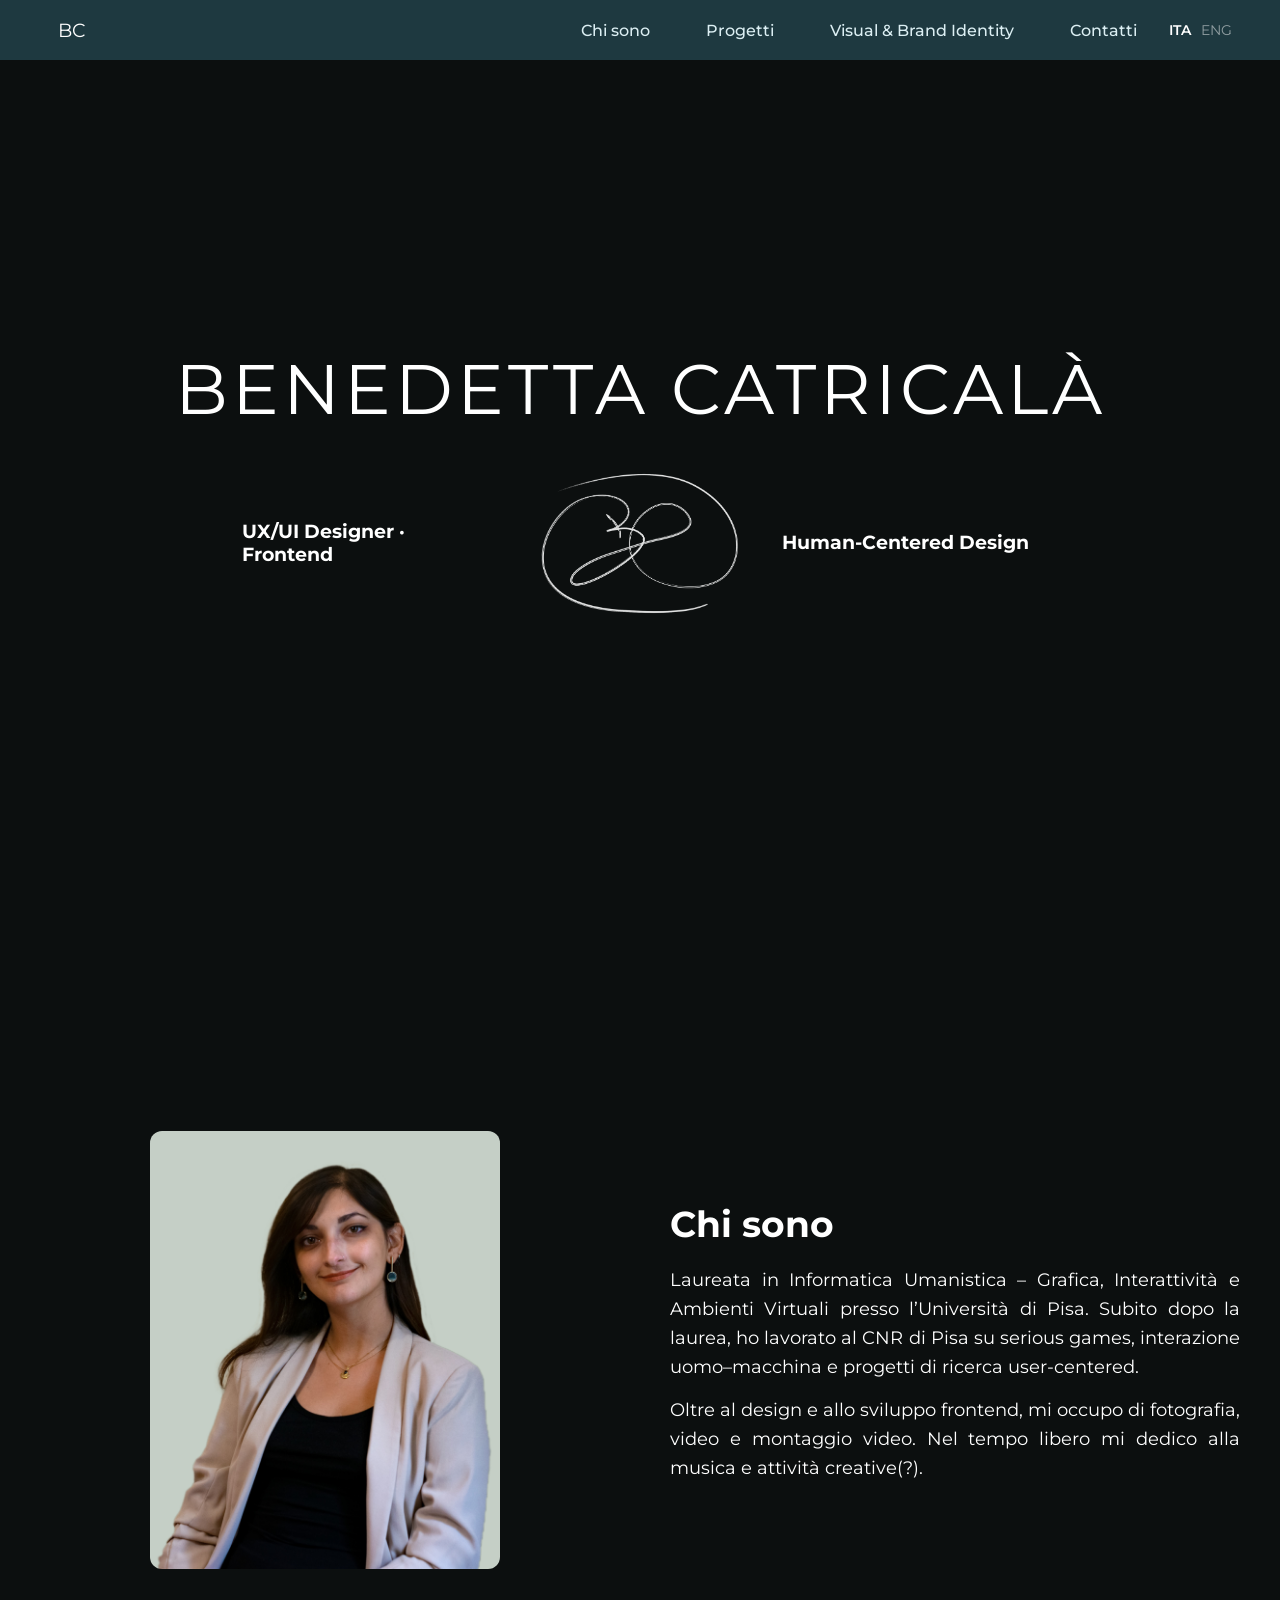
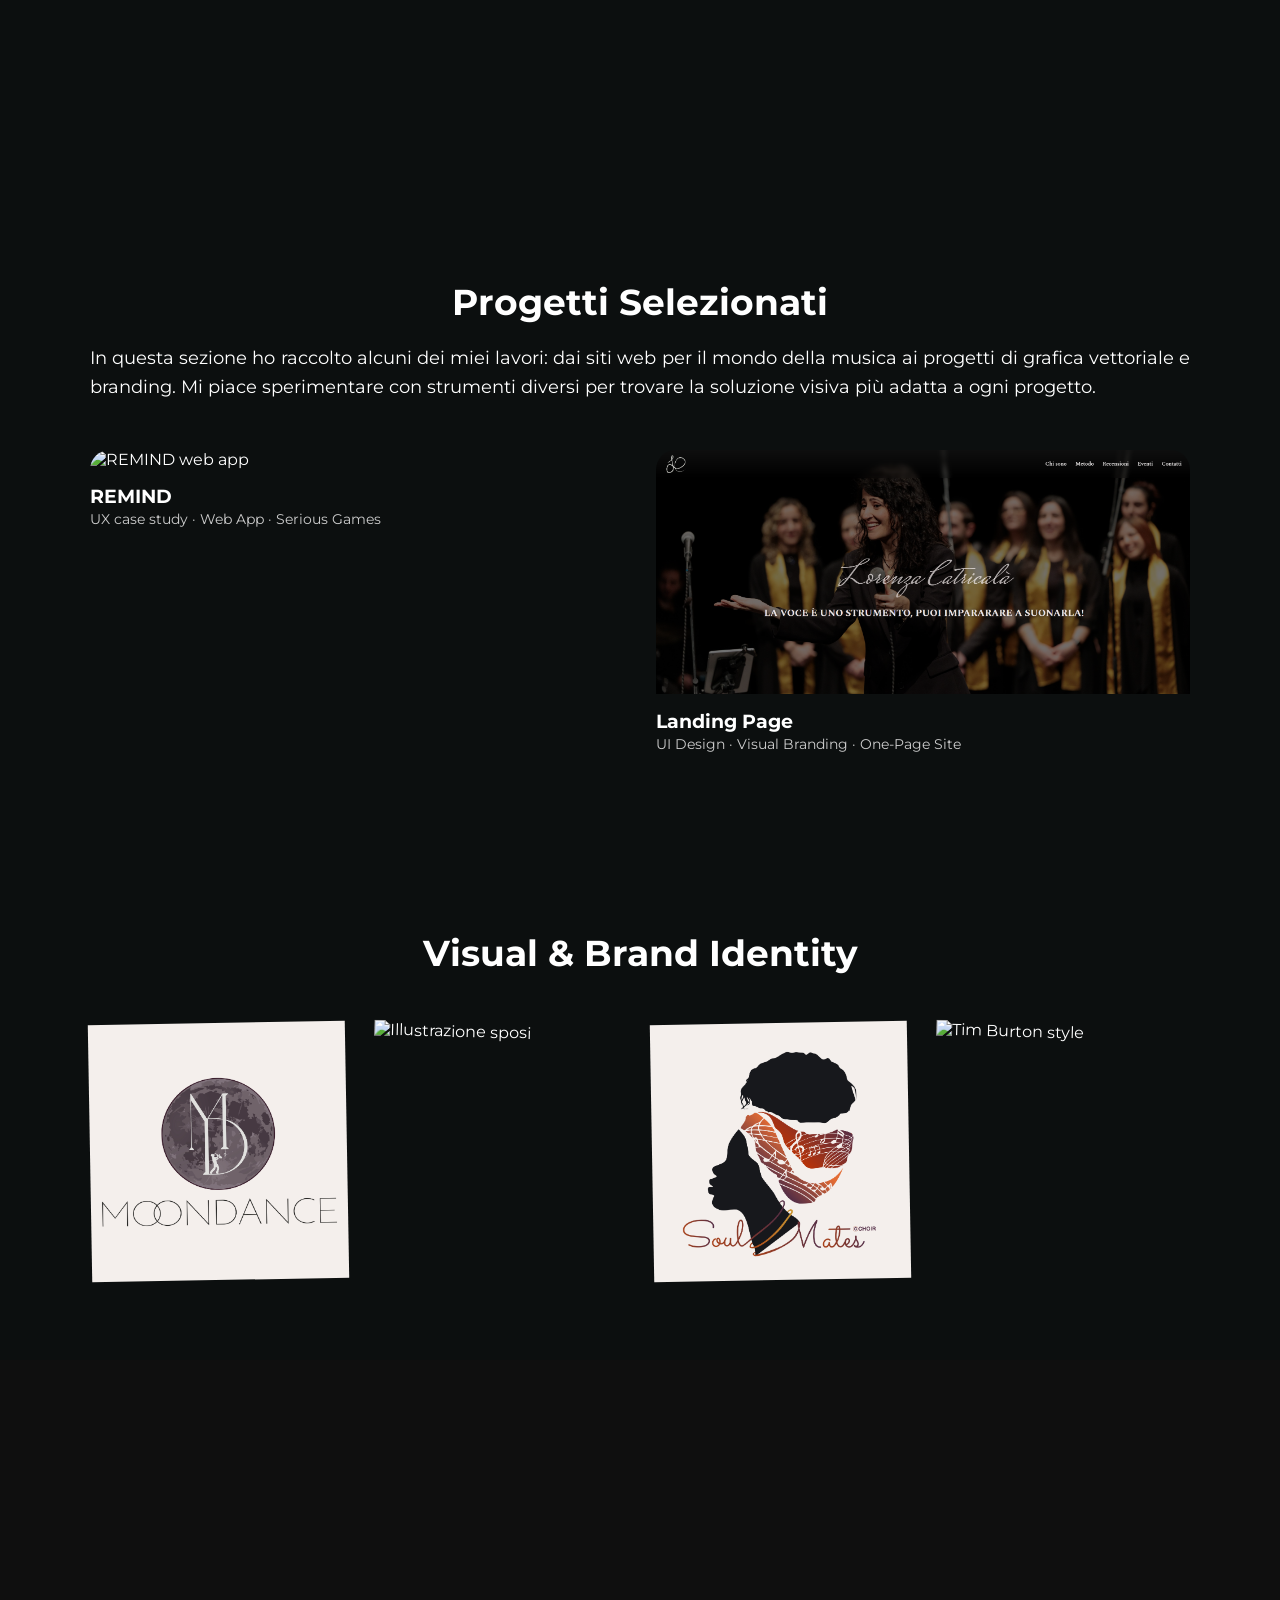
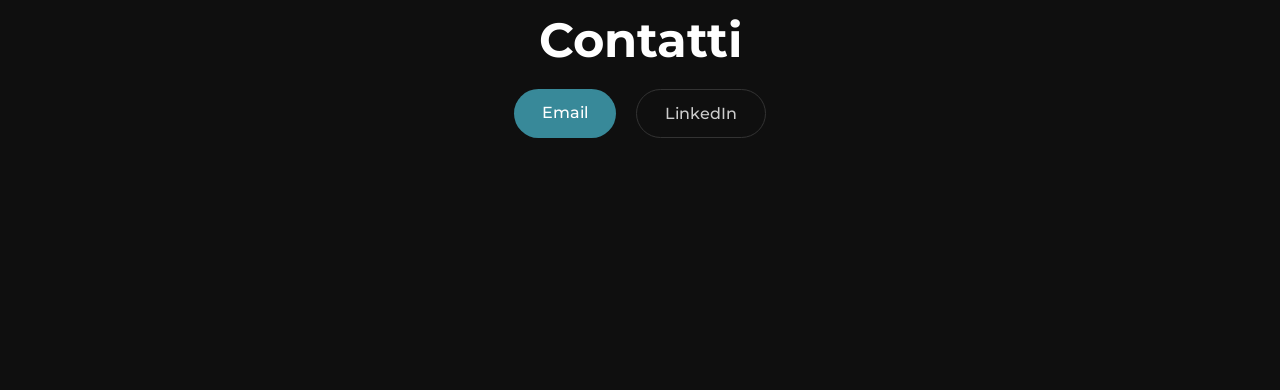
==== index.html @ 13da1eb8 "Add files via upload update 14/04/26" ====
<!DOCTYPE html>
<html lang="it">
<head>
  <meta charset="UTF-8" />
  <meta name="viewport" content="width=device-width, initial-scale=1.0" />
  <title>Benedetta Catricalà – UX/UI Designer</title>
  <link rel="stylesheet" href="style.css" />
  <link rel="icon" href="immagini/icon.png">
  <link href="https://fonts.googleapis.com/css2?family=Montserrat:wght@400;500;600;700&display=swap" rel="stylesheet">

</head>

<body>

  <!-- NAV -->
  <header class="header">
    <div class=" nav">
      <div class="logo">BC</div>
      <nav class="nav-menu">
        <a href="#about">
          <span data-it="Chi sono" data-en="About me">
            Chi sono
          </span>
        </a>
        <a href="#projects">
          <span data-it="Progetti" data-en="Projects">
            Progetti
          </span>
        </a>
        <a href="#visual">
          <span data-it="Visual & Brand Identity" data-en="Visual & Brand Identity">
            Visual & Brand Identity
          </span>
        </a>
        <a href="#contact">
          <span data-it="Contatti" data-en="Contact">
            Contatti
          </span>
        </a>
        <div class="lang-switch">
          <span class="lang active" data-lang="it">ITA</span>
          <span class="lang" data-lang="en">ENG</span>
        </div>
      </nav>
    </div>
    <button class="nav-toggle" aria-label="Apri menu">☰</button>
  </header>

  <section class="home">
    <div class="title reveal">Benedetta Catricalà</div>

    <div class="content">
      <div class="text reveal reveal-left">
        <h3>
          UX/UI Designer · Frontend 
        </h3>
      </div>

      <div class="image">
        <img  src="immagini/signed.png" alt="Portfolio Image">
      </div>

      <div class="text reveal reveal-right">
        <h3>
           Human-Centered Design
        </h3>
      </div>
    </div>
  </section>

  <!-- ABOUT -->
  <section class="about" id="about">
  <div class="about-container">
    
    <div class="about-image reveal">
      <img  src="immagini/photo.jpg" alt="Foto personale">
    </div>

    <div class="about-text reveal reveal-right">
      <h2>
        <span data-it="Chi sono" data-en="About me">Chi sono</span>
      </h2>     
      <p>
        <span data-it=" Laureata in Informatica Umanistica – Grafica, Interattività e Ambienti Virtuali
          presso l’Università di Pisa. Subito dopo la laurea, ho lavorato al CNR di Pisa su serious games,
          interazione uomo–macchina e progetti di ricerca user-centered." data-en="I graduated in Humanistic Informatics – Graphics, Interactivity and Virtual Environments at the University of Pisa. 
          Shortly after graduation, I worked at CNR Pisa on serious games, human–machine interaction and user-centered research projects.">
          Laureata in Informatica Umanistica – Grafica, Interattività e Ambienti Virtuali
          presso l’Università di Pisa. Subito dopo la laurea, ho lavorato al CNR di Pisa su serious games,
          interazione uomo–macchina e progetti di ricerca user-centered.
        </span>  
      </p>
      <p>
        <span data-it=" Oltre al design e allo sviluppo frontend, mi occupo di fotografia, video
          e montaggio video. Nel tempo libero mi dedico alla musica e attività creative(?)." data-en="Alongside design and frontend development, I also work with photography, video production and video editing. In my free time, I explore music and other creative activities.">
          Oltre al design e allo sviluppo frontend, mi occupo di fotografia, video
          e montaggio video. Nel tempo libero mi dedico alla musica e attività creative(?).
        </span>
      </p>
    </div>

  </div>
</section>


  <!-- PROJECTS -->
  <section id="projects" class="section reveal">
    <div class="container">
      <h2>
        <span data-it="Progetti Selezionati" data-en="Selected Projects">Progetti Selezionati</span>
      </h2>
      <span data-it="In questa sezione ho raccolto alcuni dei miei lavori: dai siti web per il mondo della musica ai progetti 
          di grafica vettoriale e branding. Mi piace sperimentare con strumenti diversi per trovare la soluzione visiva 
          più adatta a ogni progetto." data-en="Here I collected some of my works: from websites in the music industry to vector graphics and branding projects. 
          I enjoy experimenting with different tools to find the most suitable visual solution for each project.">
        <p>
          In questa sezione ho raccolto alcuni dei miei lavori: dai siti web per il mondo della musica ai progetti 
          di grafica vettoriale e branding. Mi piace sperimentare con strumenti diversi per trovare la soluzione visiva 
          più adatta a ogni progetto.
        </p>
      </span>

      <div class="grid">
        <article class="project-card reveal reveal-left">
          <a href="remind.html">
            <img src="immagini/remind.png" alt="REMIND web app">
            <h3>REMIND</h3>
            <p>UX case study · Web App · Serious Games</p>
          </a>
        </article>

        <article class="project-card reveal reveal-right">
          <a href="https://bcatricala.github.io/LorenzaCatricala/">
          <img src="immagini/lorenza.png" alt="Lorenza landing page">
          <h3>Landing Page</h3>
          <p>
            UI Design · Visual Branding · One-Page Site 
          </p>
          </a>
        </article>

      </div>
    </div>
  </section>

  <!-- VISUAL -->
  <section id="visual" class="section visual reveal">
    <div class="container">
      <h2>Visual & Brand Identity</h2>


      <div class="visual-grid reveal reveal-up">
        <img src="immagini/moondance.jpg" alt="Illustrazione">
        <img src="immagini/SPOSI-01.png" alt="Illustrazione sposi">
        <img src="immagini/soulmates.jpg" alt="Illustrazione Mercoledì">
        <img src="immagini/timBurton_Tavola disegno 1.png" alt="Tim Burton style">
      </div>
      
    </div>
  </section>

  
  <!-- CONTACTS -->
<section id="contact" class="contact">
  <div class="contact-container reveal">

      <h2>
        <span data-it="Contatti" data-en="Contact">Contatti</span>
      </h2>    
    <div class="contact-links">

      <a href="mailto:benedetta.catricala@gmail.com" class="contact-btn email-link">
        Email
      </a>


      <a href="https://www.linkedin.com/in/benedetta-catrical%C3%A0-259468227/" 
         target="_blank" 
         class="contact-btn outline">
        LinkedIn
      </a>
    </div>
  </div>
</section>



<script src="JS.js"></script>

</body>
</html>
---- style.css ----
* {
      margin: 0;
      padding: 0;
      box-sizing: border-box;
           
    }

    :root {
    --bg: #0c0f0f;
    --text: #dceff3;
    --accent: #388999;     /* terracotta / corallo */
    --accent-soft: #388999a1;
    --accent-softer: #3889992b;
    --accent-soft-2: #b7532f4a; /* variante più chiara */
    --accent-soft-3: #8938994d; /* variante più chiara */
    --accent-soft1 :#F2C94C;
    --accent-soft2: #56CCF2;
    --accent-soft3: #6FCF97;
    --card-bg: #ffffff;
    --gap:2rem;
    --max-width: 1100px;
    --font-family: 'Montserrat', sans-serif;

}

    body {
     background: var(--bg);
     font-family: var(--font-family);
     color: #ffffff;
    }

    img {
        max-width: 100%;
        display: block;
        }

    p {
         text-align: justify;
           text-justify: distribute;

    }
    

    /* Navbar */
    .navbar {
      width: 100%;
      height: 60px;
      background: rgba(255, 255, 255, 0.504);
      backdrop-filter: blur(10px);
      display: flex;
      align-items: center;
      padding: 0 40px;
      position: fixed;
      top: 0;
      left: 0;
    }

    .navbar h1 {
      font-size: 18px;
      letter-spacing: 2px;
    }

    /* Header */
    .header {
        position: fixed;
        width: 100%;
        top: 0;
        background: rgb(30, 57, 64);
        z-index: 1000;
    }

    .nav {
        display: flex;
        justify-content: space-between;
        align-items: center;
        padding: 1rem 3rem;
    }

    .nav-menu {
        display: flex;
        gap: 2rem;
    }


    .nav-toggle {
        display: none;
        background: none;
        border: none;
        font-size: 1.6rem;
        cursor: pointer;
    }

    .logo {
        display: flex;
        align-items: center;
        gap: 10px;
        font-size: 1.2rem;
        padding:2px 10px;
    }

    .logo img {
        height: 50px;
        width: auto;
        display: block;
    }

    nav a {
        margin-left: 1.5rem;
        text-decoration: none;
        color: var(--text);
        font-weight: 500;
    }

    nav a:hover {
        color: var(--accent);
    }

    .color-scheme {
      background: var(--bg);
      color: var(--text);
    }

    .lang-switch {
        display: flex;
        gap: 10px;
        font-size: 14px;
        cursor: pointer;
    }

    .lang {
        opacity: 0.5;
        transition: 0.3s;
    }

    .lang.active {
        opacity: 1;
        font-weight: 600;
    }

    .lang:hover {
        opacity: 1;
    }

    /* Home Section */
    .home {
      /*background-image: url("immagini/signed.png");
      background-repeat: no-repeat;
      background-position: center;
      background-size: cover;*/
      height: 100vh;
      display: flex;
      flex-direction: column;
      justify-content: center;
      align-items: center;
      padding-top: 60px;
    }


    .title {
      font-size: 70px;
      text-align: center;
      margin-bottom: 40px;
      letter-spacing: 4px;
      text-transform: uppercase;
    }

    .content {
      display: flex;
      align-items: center;
      justify-content: center;
      gap: 40px;
      width: 80%;
      max-width: 1200px;
    }

    .text {
      width: 25%;
    }

    .text h2 {
      font-size: 22px;
      font-weight: 300;
      line-height: 1.4;
    }

    .image {
      width: 20%;
      display: flex;
      justify-content: center;
      opacity: 0.9;
    }

    .image img {
      width: 100%;
      max-width: 200px;
      border-radius: 10px;
    }

    /* Layout */
    .section {
    padding: 5rem 1.5rem;
    margin: auto;
    max-width: 1200px;
    
    }

    .section h2{
    text-align: center;
    margin-bottom: 1rem;
      font-size: clamp(28px, 4vw, 36px);
  margin-bottom: 20px;
    }

  /* ABOUT */
.about {
  min-height: 100vh;
  display: flex;
  align-items: center;
  padding: 80px 20px;
}

.about-container {
  display: grid;
  grid-template-columns: 1fr 1fr;
  gap: 60px;
  max-width: 1200px;
  margin: auto;
  align-items: center;
}

.about-image {
  display: flex;
  justify-content: center;
}

.about-image img {
  width: 100%;
  max-width: 350px;
  border-radius: 12px;
}

.about-image video {
  width: 100%;
  max-width: 500px;
  border-radius: 12px;
}

.about-text h2 {
  font-size: clamp(28px, 4vw, 36px);
  margin-bottom: 20px;
}

.about-text p, .container p {
  font-size: clamp(16px, 2vw, 18px);
  line-height: 1.6;
  margin-bottom: 15px;

}




.container {
  max-width: var(--max-width);
  margin: 0 auto;
    
}


.container-context{
   max-width: 1100px;
   margin: 0 auto; 
   line-height:1.7;

}


.container-results {
  max-width: var(--max-width);
  margin: 0 auto;
  padding: 3rem;
    
}


.container-grid{
  display: grid;
  grid-template-columns: repeat(auto-fit, minmax(280px, 1fr));
  gap: var(--gap);
  margin-top: 3rem;
}


/* Projects */
.grid {
  display: grid;
  grid-template-columns: repeat(auto-fit, minmax(250px, 1fr));
  gap: var(--gap);
  margin-top: 3rem;
}

.grid video{
  width: 100%;
  border-radius: 12px;
  margin: auto;
  vertical-align: middle;
  box-shadow: 0 3px 10px rgba(0,0,0,0.06);

}

.grid p{
  font-size: clamp(12px, 2vw, 14px);
  line-height: 1.6;
  margin-bottom: 15px;
  color: #ccc;
}


.project-card {
  overflow: hidden;
 border-top-right-radius: 20px;
  border-top-left-radius: 20px;
 
}
/*
.project-card:hover {
  transform: translateY(-6px);
}
*/
.project-card a {
  text-decoration: none;
  color: inherit;
}

.project-card img {
  transition: transform 0.6s ease;
}

.project-card:hover img {
  transform: scale(1.05);
}

.project-card a {
  text-decoration: none;
  color: inherit;
}

.project-card h3 {
  margin-top: 1rem;
}


/* Visual */


.visual-grid {
  display: grid;
  grid-template-columns: repeat(auto-fit, minmax(200px, 1fr));
  gap: 1.5rem;
  margin-top: 3rem;
}

.visual-grid img {
  transform: rotate(-1deg);
  transition: transform 0.2s ease;
}

.visual-grid img:nth-child(even) {
  transform: rotate(1.5deg);
}

.visual-grid img:hover {
  transform: rotate(0deg) scale(1.03);
}



/* ANIMAZIONI BASE */
.reveal {
  opacity: 0;
  transform: translateY(60px);
  transition: all 1s cubic-bezier(0.22, 1, 0.36, 1);
}

.reveal.show {
  opacity: 1;
  transform: translateY(0);
}

/* VARIANTI */
.reveal-left {
  transform: translateX(-80px);
}

.reveal-right {
  transform: translateX(80px);
}

.reveal.show.reveal-left,
.reveal.show.reveal-right {
  transform: translateX(0);
}

/* PARALLAX IMAGE */
.parallax img {
  transform: scale(1.1);
  transition: transform 1.5s ease;
}

.parallax.show img {
  transform: scale(1);
}



/* UX BLOCKS */
.ux-blocks {
  margin: auto;
  display: grid;
  grid-template-columns: repeat(auto-fit, minmax(200px, 1fr));
  gap: 1.2rem;
}


.ux-block {
  display: flex;
  flex-direction: column; 
  gap: 0.5rem;
  padding: 1.2rem 1.4rem;
  border-radius: 16px;
  background: var(--accent-softer);
}

.ux-block h4 {
  text-transform: uppercase;
}
.ux-icon {
  min-width: 40px;
  height: 40px;
  border-radius: 50%;
  background: var(--accent);
  color: white;
  display: flex;
  align-items: center;
  justify-content: center;
  font-weight: 600;
}

.ux-block h4 {
  margin-bottom: 0.3rem;
  color: var(--accent);
}

.ux-block p {
  margin: 0;
  font-size: 0.95rem;
  max-width: 520px;
}
.ux-block strong {
  color: var(--accent);
}

/*steps*/
/* PROCESS CARDS */
.process-cards {
  display: flex;
  flex-direction: column;
  gap: 80px;
  margin-top: 40px;
}

/* CARD BASE */
.process-card {
  display: grid;
  grid-template-columns: 1fr 1fr;
  gap: 40px;
  align-items: center;
}

/* TESTO */
.process-card-text h3 {
  font-size: 28px;
  margin-bottom: 15px;
}

.process-card-text p {
  line-height: 1.7;
  margin-bottom: 15px;
  font-size: 17px;
}

/* MEDIA */
.process-card-media video {
  width: 100%;
  border-radius: 12px;
  display: block;
  transform: scale(1);
  transition: 0.6s ease;
}

.process-card:hover video {
  transform: scale(1.03);
}

/* ALTERNANZA */
.process-card.reverse {
  direction: rtl;
}

.process-card.reverse .process-card-text,
.process-card.reverse .process-card-media {
  direction: ltr;
}

/* RESPONSIVE */
@media (max-width: 900px) {
  .process-card {
    grid-template-columns: 1fr;
  }

  .process-card.reverse {
    direction: ltr;
  }
}

/*results*/
.container-results {
  max-width: var(--max-width);
  margin: 0 auto;
  padding: 3rem;
    
}


.container-grid{
  display: grid;
  grid-template-columns: repeat(auto-fit, minmax(280px, 1fr));
  gap: var(--gap);
  margin-top: 3rem;
}


/*Contacts*/

/* CONTACT */
.contact {
  min-height: 70vh;
  display: flex;
  align-items: center;
  justify-content: center;
  padding: 80px 20px;
  text-align: center;
  background: #0f0f0f;
}

.contact-container {
  max-width: 600px;
}

/* TITLE */
.contact h2 {
  font-size: clamp(32px, 5vw, 48px);
  margin-bottom: 20px;
}

/* TEXT */
.contact p {
  color: #aaa;
  font-size: 18px;
  line-height: 1.6;
  margin-bottom: 40px;
}

/* BUTTONS */
.contact-links {
  display: flex;
  justify-content: center;
  gap: 20px;
  flex-wrap: wrap;
}

/* BASE BUTTON */
.contact-btn {
  padding: 14px 28px;
  border-radius: 999px;
  text-decoration: none;
  font-weight: 500;
  transition: all 0.3s ease;
  background: var(--accent);
  color: white;
}

/* OUTLINE BUTTON */
.contact-btn.outline {
  background: transparent;
  border: 1px solid #333;
  color: #ccc;
}

/* HOVER */
.contact-btn:hover {
  transform: translateY(-3px);
  box-shadow: 0 10px 25px rgba(0,0,0,0.2);
}

.contact-btn.outline:hover {
  border-color: white;
  color: white;
}

/* Footer */
.footer {
  
  text-align: center;
  padding: 2rem;
  background: linear-gradient(
    135deg,
    var(--accent),
   var(--accent-softer)
  );  color: white;
}



/* TABLET */
@media (max-width: 900px) {
  .content {
    grid-template-columns: 1fr;
    text-align: center;
  }

  .about-container {
    grid-template-columns: 1fr;
    text-align: center;
  }
}

/* MOBILE */
@media (max-width: 500px) {
  .navbar {
    padding: 0 15px;
  }

  .title {
    margin-bottom: 20px;
  }

  .content {
    gap: 20px;
  }

  .about {
    padding: 60px 15px;
  }
}

    /* Responsive */
@media (max-width: 768px) {
   
    .content {
        flex-direction: column;
        text-align: center;
    }
   .text, .image {
            width: 100%;
   }

    .title {
        font-size: 42px;
    }

    .nav {
        flex-direction: row;
        padding: 1rem 0.5rem;
   }

    .nav-toggle {
        display: block;
        position: absolute;
        right: 1rem;
        top: 1rem;
        z-index: 20;
        color: var(--text);
    }

    .nav-menu {
        position: absolute;
        top: 100%;
        left: 0;
        width: 100%;
        background: white;
        flex-direction: column;
        align-items: center;
        gap: 1.5rem;
        padding: 2rem 0;
        display: none;
        border-bottom: 1px solid #eee;
    }

    .nav-menu.active {
        display: flex;
    }
    .nav.active {
        display: flex;
        background-color: #444;
    }
    .hero{
        display: flex;
        flex-direction: column;
        justify-content: center;
        align-items: center;          
    }        
   .hero h1 {
        font-size: 2.2rem;
    }
}
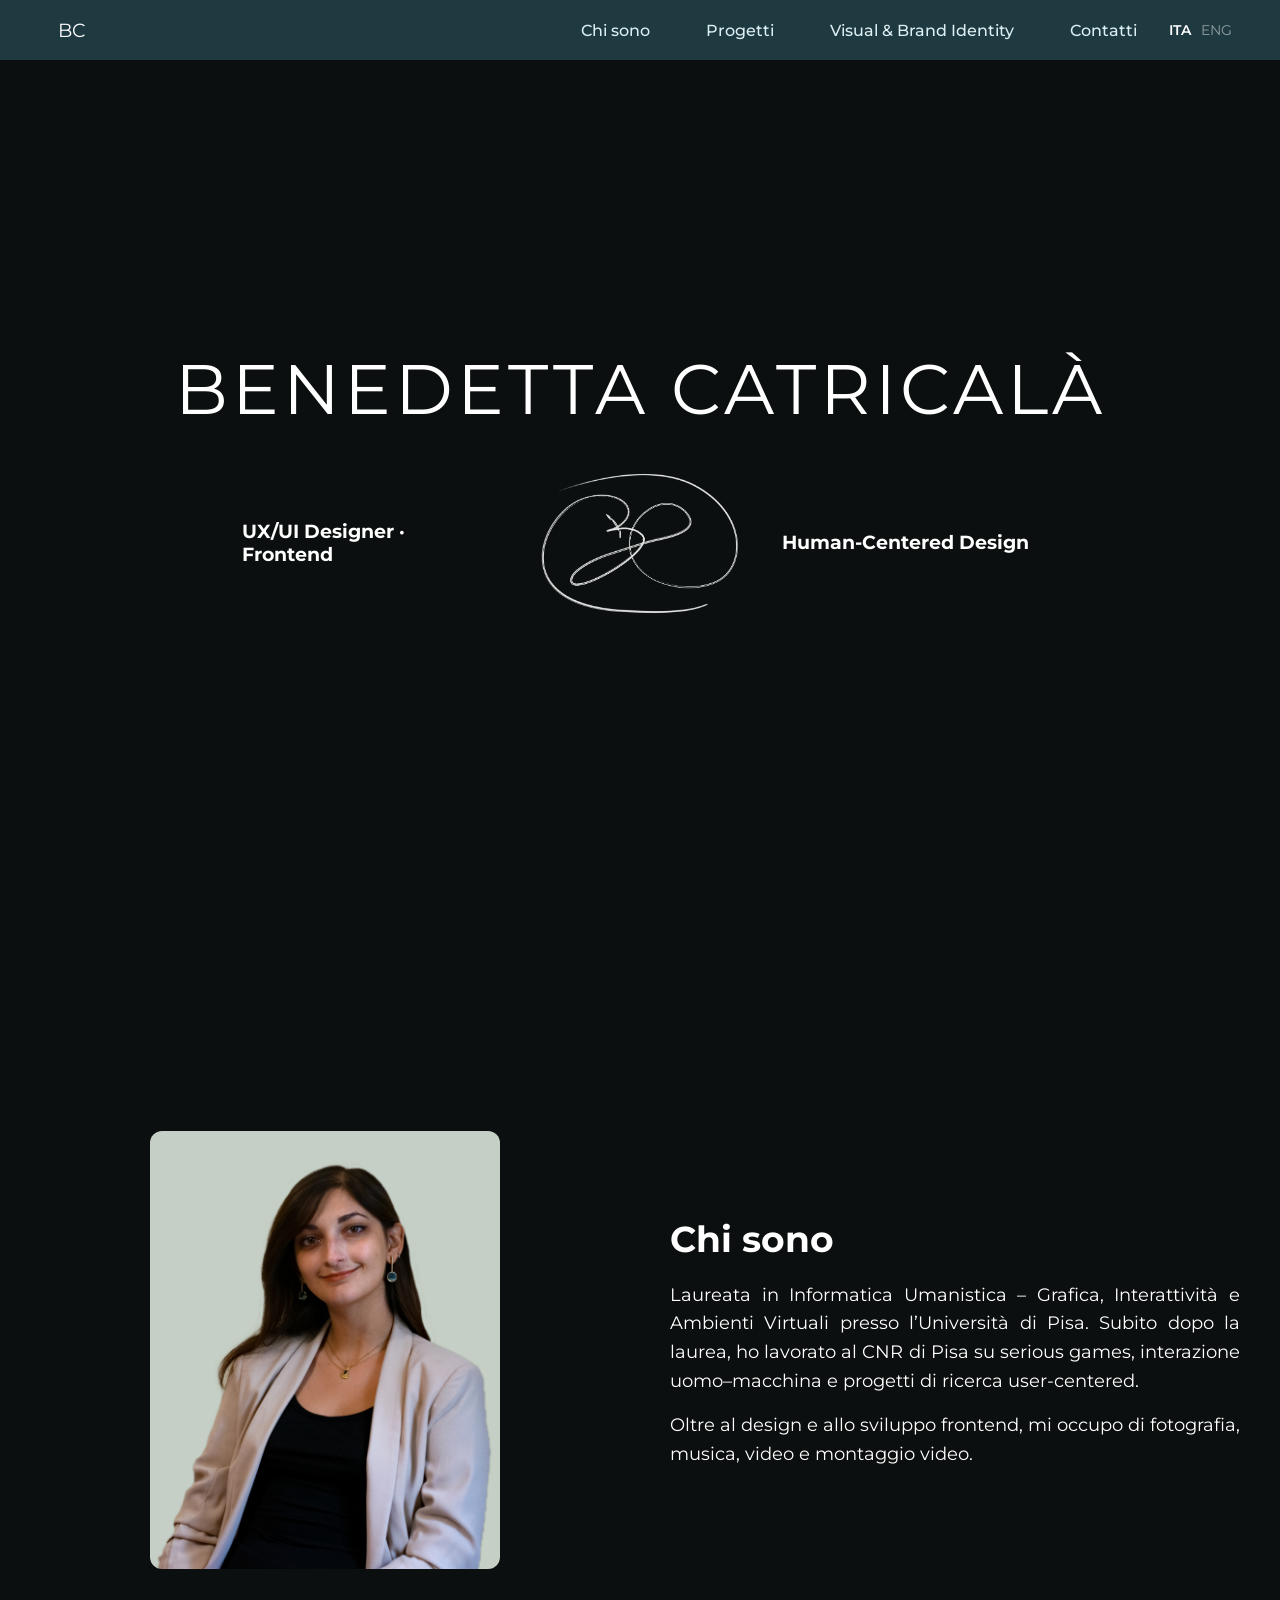
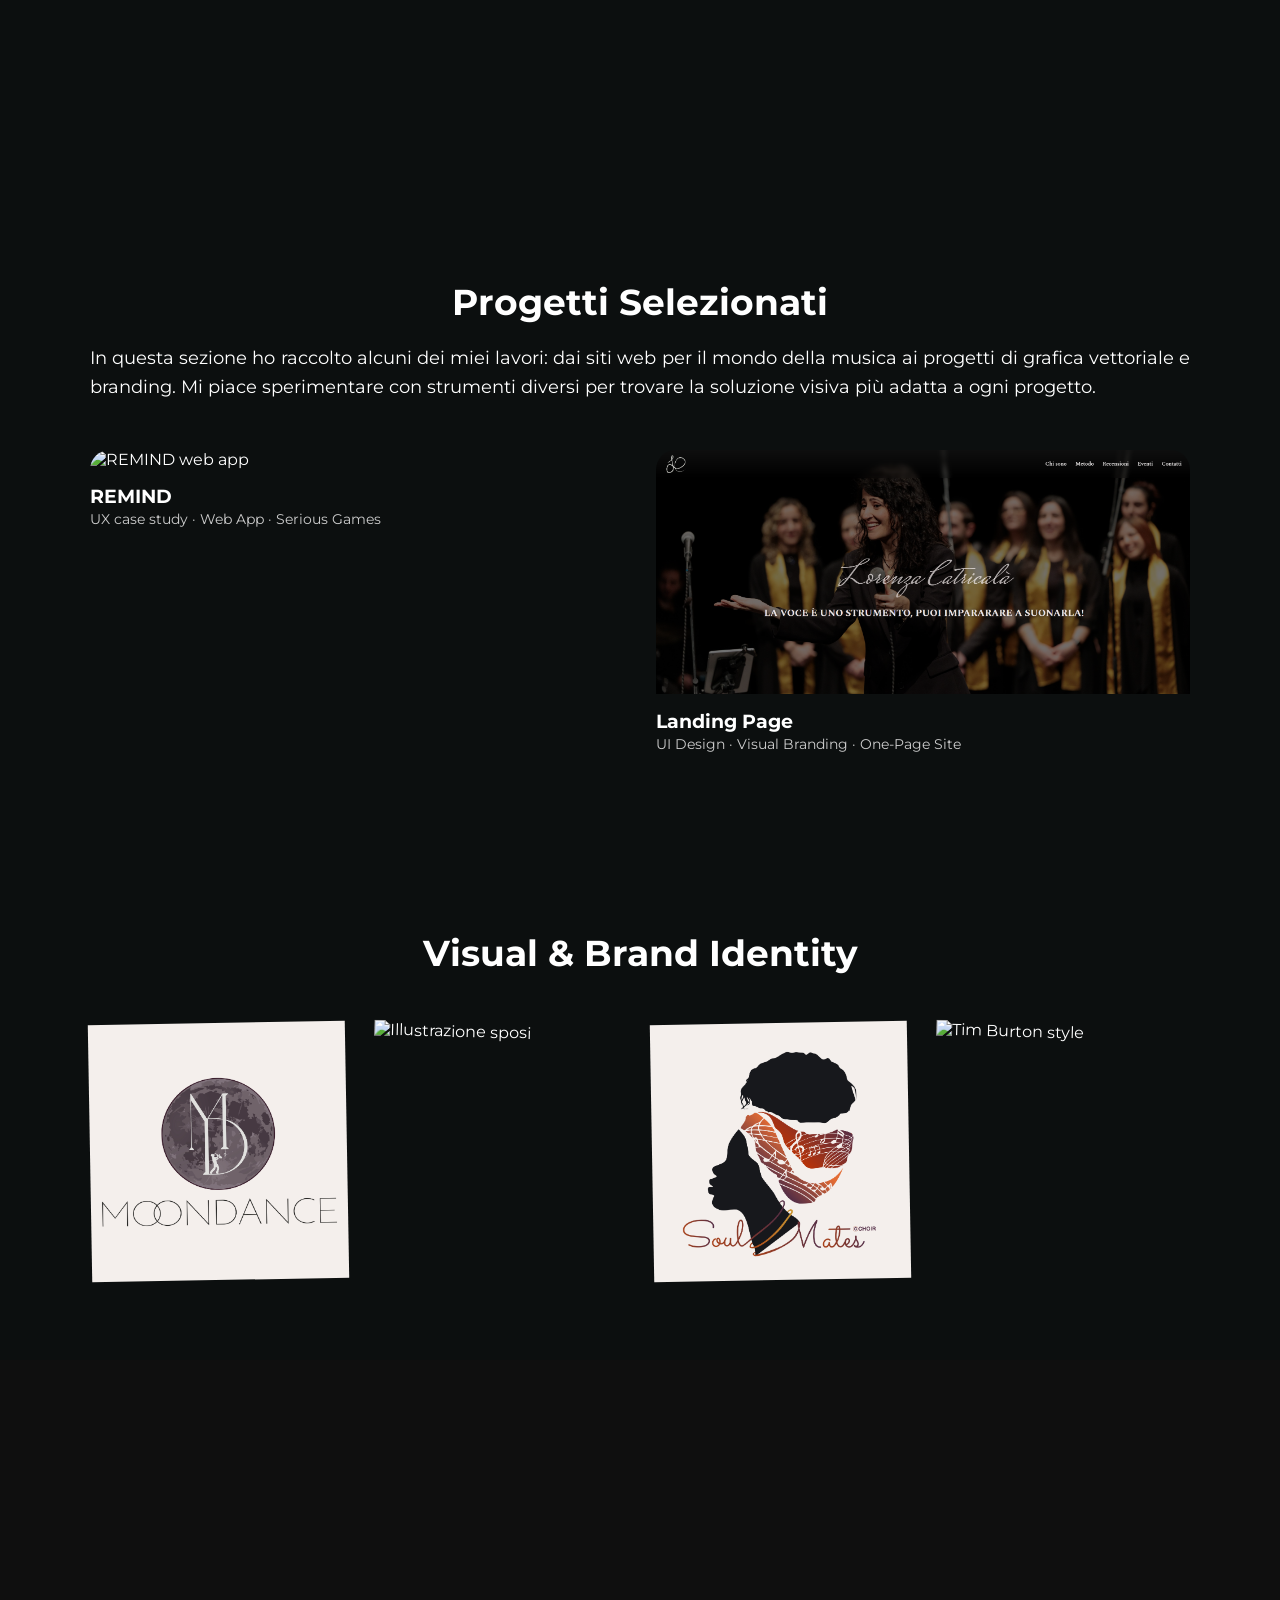
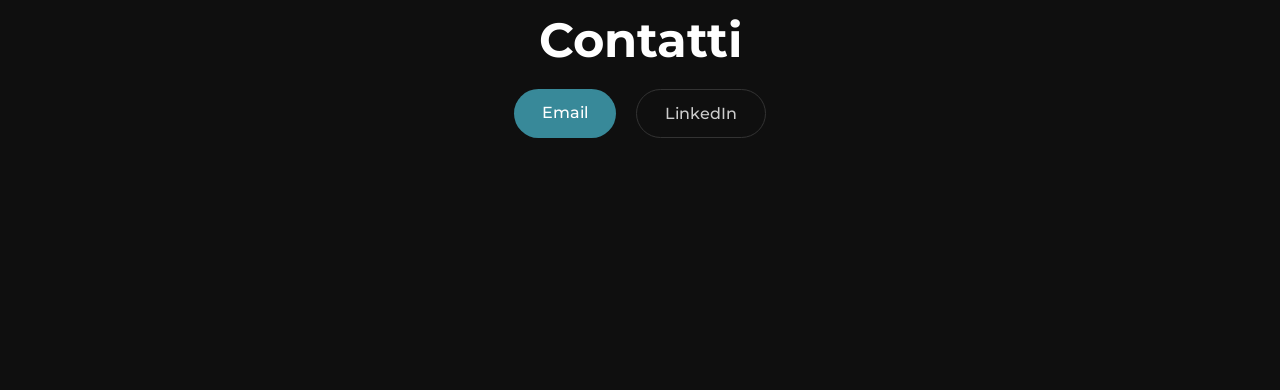
==== commit 34e20333: "Add files via upload modify menu-toggle" ====
--- a/index.html
+++ b/index.html
@@ -14,7 +14,7 @@
 
   <!-- NAV -->
   <header class="header">
-    <div class=" nav">
+    <div class="nav">
       <div class="logo">BC</div>
       <nav class="nav-menu">
         <a href="#about">
@@ -91,10 +91,10 @@
         </span>  
       </p>
       <p>
-        <span data-it=" Oltre al design e allo sviluppo frontend, mi occupo di fotografia, video
-          e montaggio video. Nel tempo libero mi dedico alla musica e attività creative(?)." data-en="Alongside design and frontend development, I also work with photography, video production and video editing. In my free time, I explore music and other creative activities.">
-          Oltre al design e allo sviluppo frontend, mi occupo di fotografia, video
-          e montaggio video. Nel tempo libero mi dedico alla musica e attività creative(?).
+        <span data-it=" Oltre al design e allo sviluppo frontend, mi occupo di fotografia, musica, video
+          e montaggio video." data-en="Alongside design and frontend development, I also work with photography, music, video production and video editing.">
+          Oltre al design e allo sviluppo frontend, mi occupo di fotografia, musica, video
+          e montaggio video.
         </span>
       </p>
     </div>
--- a/style.css
+++ b/style.css
@@ -656,7 +656,13 @@
 
     /* Responsive */
 @media (max-width: 768px) {
-   
+
+  .lang-switch {
+    display: flex;
+
+    align-items: center;
+    text-align: center;
+  }
     .content {
         flex-direction: column;
         text-align: center;
@@ -686,15 +692,17 @@
     .nav-menu {
         position: absolute;
         top: 100%;
+        background-color: var(--bg);
         left: 0;
         width: 100%;
-        background: white;
+        color: var(--text);
         flex-direction: column;
         align-items: center;
         gap: 1.5rem;
         padding: 2rem 0;
         display: none;
         border-bottom: 1px solid #eee;
+        margin: 0;
     }
 
     .nav-menu.active {
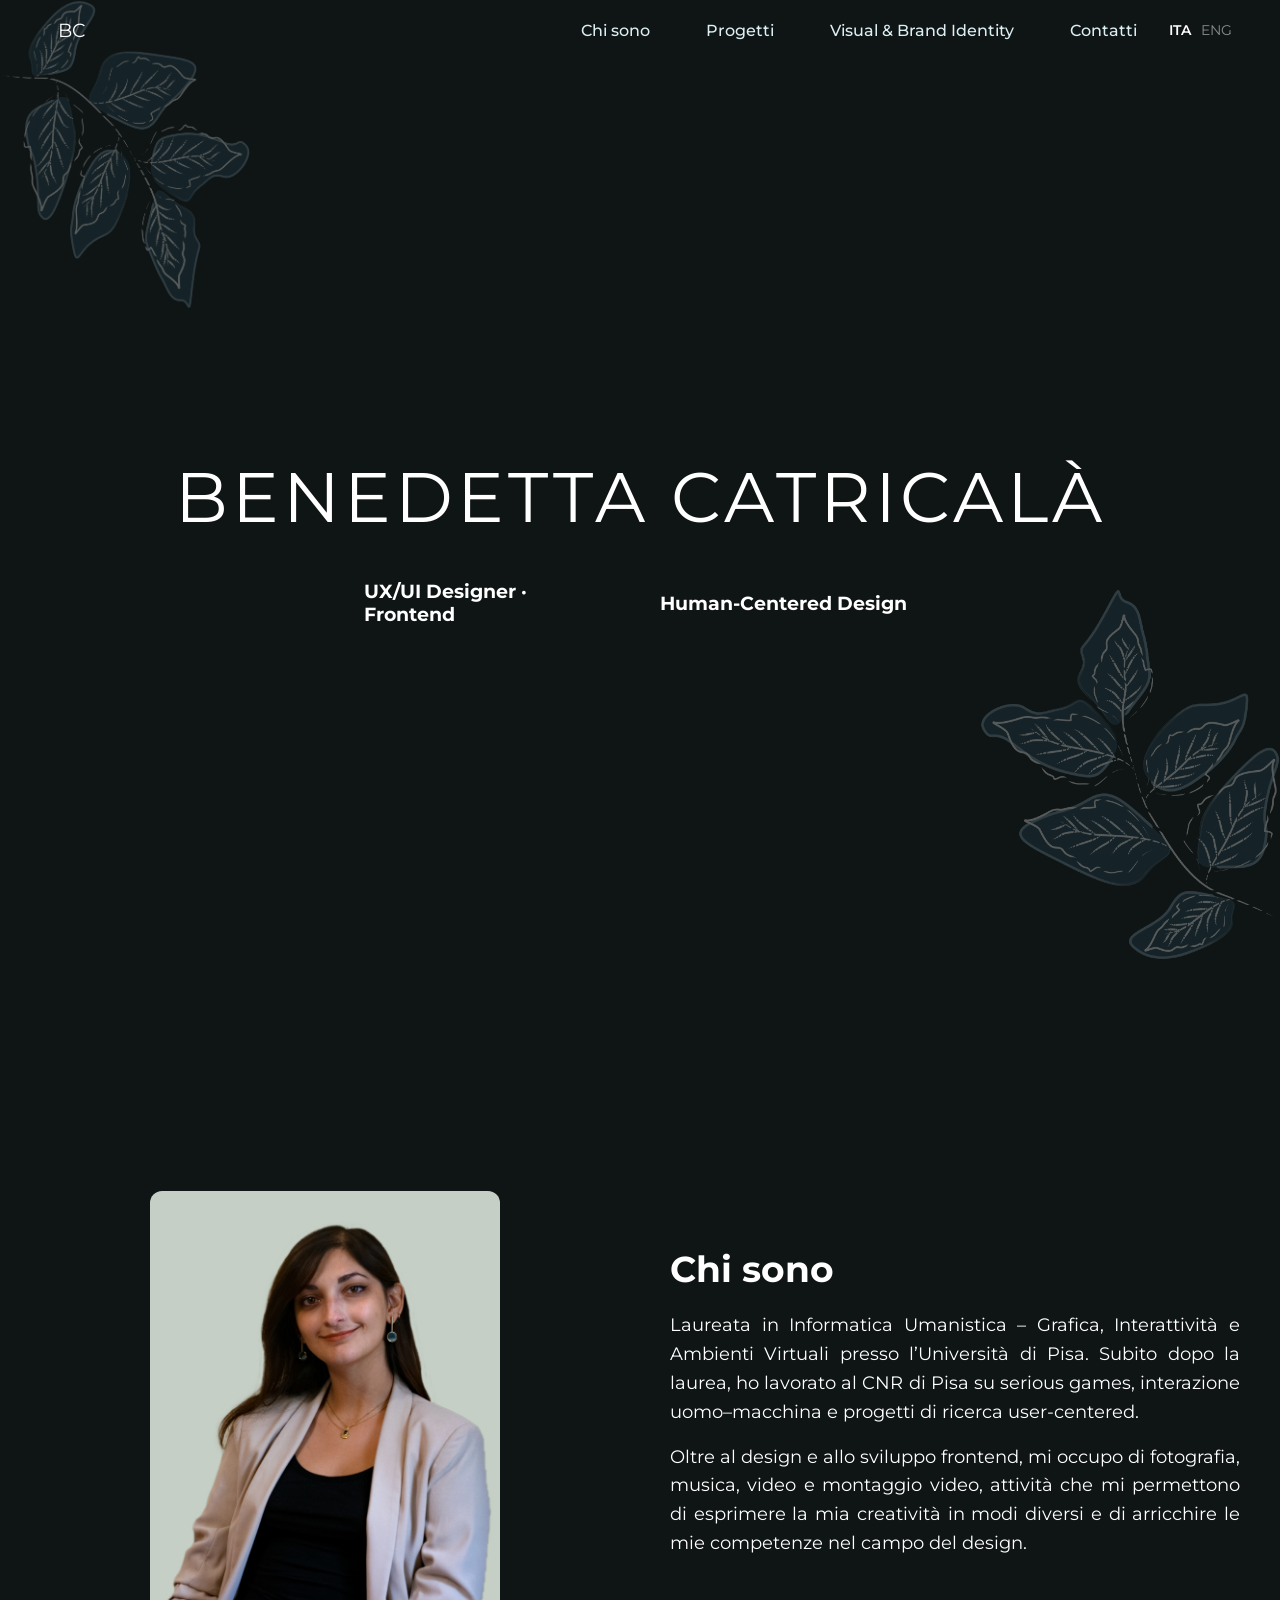
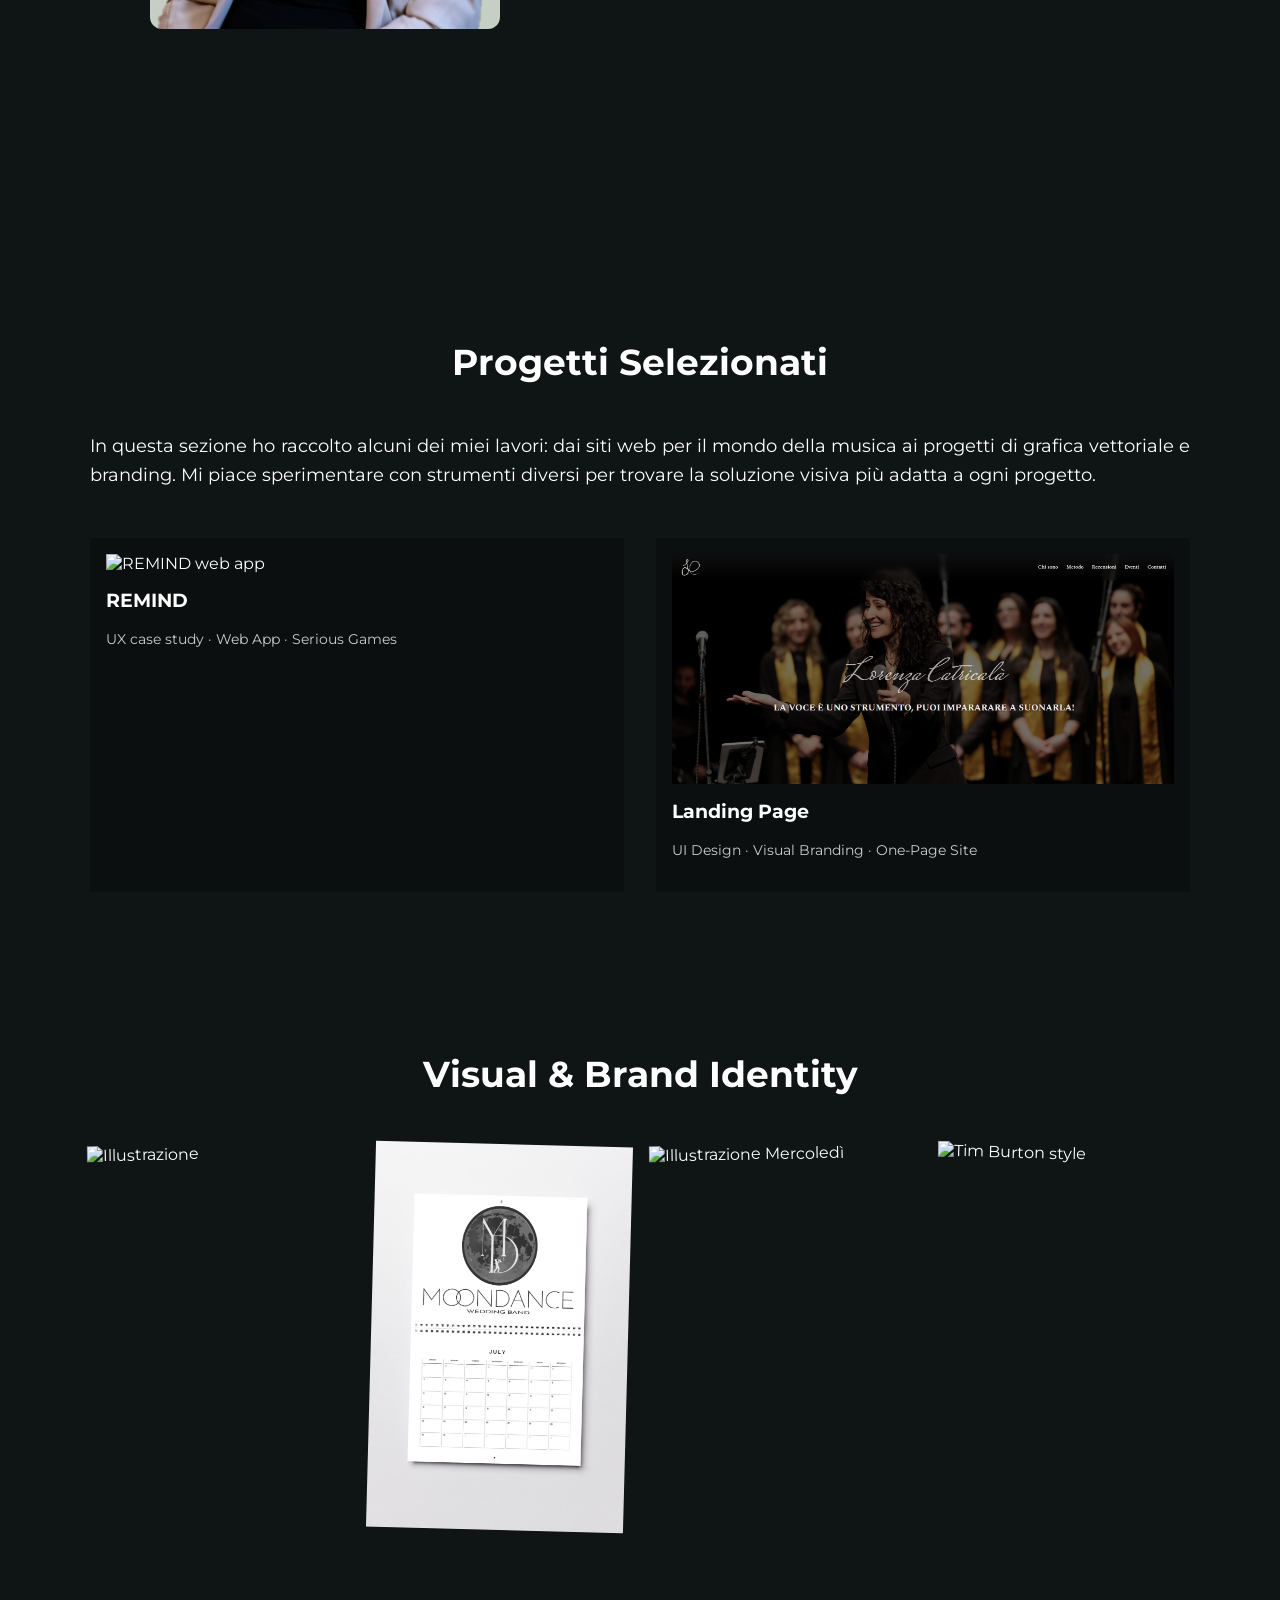
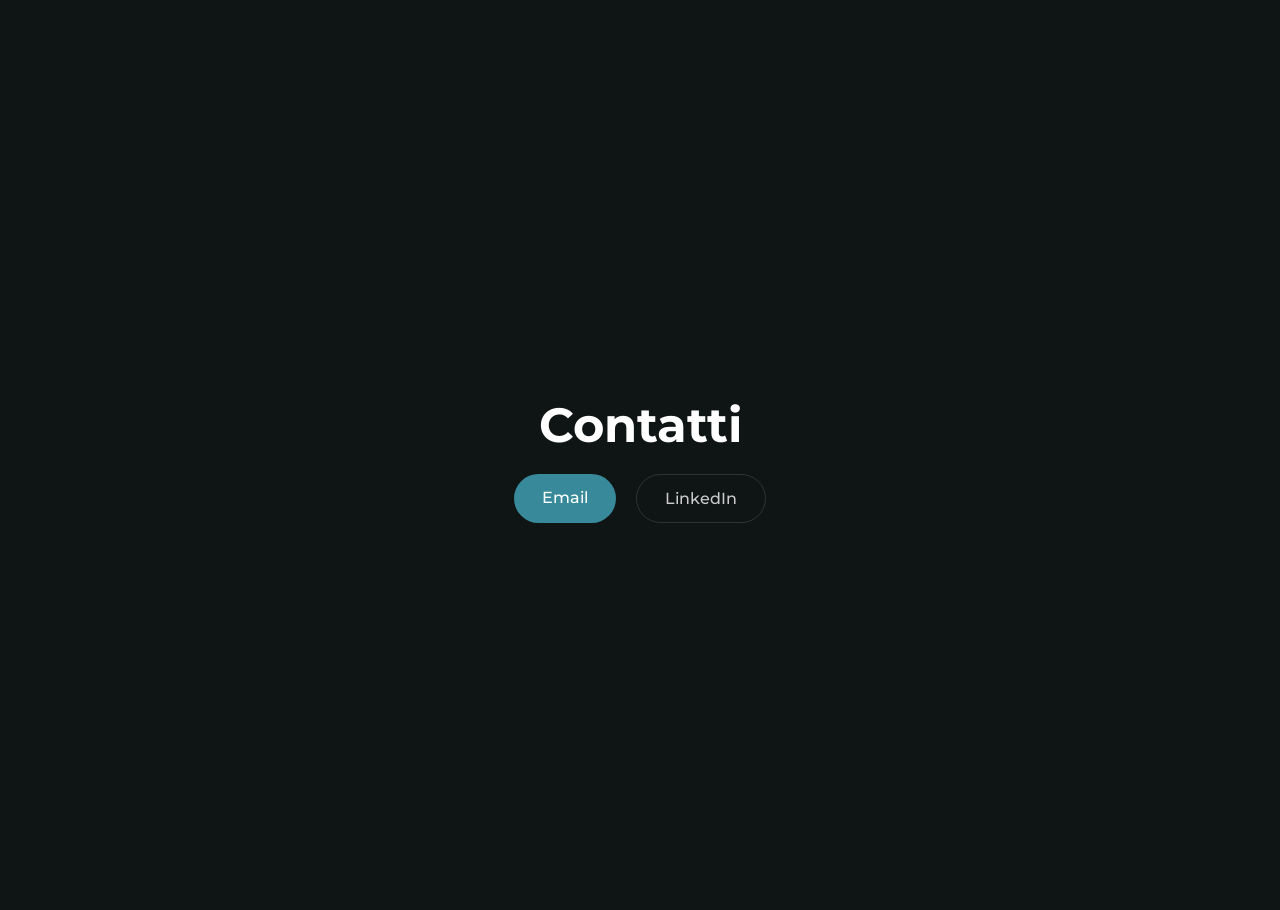
==== commit d18695a8: "Add files via upload update html + style" ====
--- a/index.html
+++ b/index.html
@@ -13,7 +13,6 @@
 <body>
 
   <!-- NAV -->
-  <header class="header">
     <div class="nav">
       <div class="logo">BC</div>
       <nav class="nav-menu">
@@ -42,11 +41,16 @@
           <span class="lang" data-lang="en">ENG</span>
         </div>
       </nav>
-    </div>
+ 
     <button class="nav-toggle" aria-label="Apri menu">☰</button>
-  </header>
-
-  <section class="home">
+   </div>
+
+
+  
+
+  <section class="home ">
+     <img src="immagini/flower3.png" class="decor decor-1">
+     <img src="immagini/flower2.png" class="decor decor-2">
     <div class="title reveal">Benedetta Catricalà</div>
 
     <div class="content">
@@ -56,9 +60,9 @@
         </h3>
       </div>
 
-      <div class="image">
+    <!--  <div class="image">
         <img  src="immagini/signed.png" alt="Portfolio Image">
-      </div>
+      </div>-->
 
       <div class="text reveal reveal-right">
         <h3>
@@ -70,9 +74,13 @@
 
   <!-- ABOUT -->
   <section class="about" id="about">
+   
+
   <div class="about-container">
+
     
     <div class="about-image reveal">
+
       <img  src="immagini/photo.jpg" alt="Foto personale">
     </div>
 
@@ -81,6 +89,7 @@
         <span data-it="Chi sono" data-en="About me">Chi sono</span>
       </h2>     
       <p>
+        
         <span data-it=" Laureata in Informatica Umanistica – Grafica, Interattività e Ambienti Virtuali
           presso l’Università di Pisa. Subito dopo la laurea, ho lavorato al CNR di Pisa su serious games,
           interazione uomo–macchina e progetti di ricerca user-centered." data-en="I graduated in Humanistic Informatics – Graphics, Interactivity and Virtual Environments at the University of Pisa. 
@@ -92,19 +101,77 @@
       </p>
       <p>
         <span data-it=" Oltre al design e allo sviluppo frontend, mi occupo di fotografia, musica, video
-          e montaggio video." data-en="Alongside design and frontend development, I also work with photography, music, video production and video editing.">
-          Oltre al design e allo sviluppo frontend, mi occupo di fotografia, musica, video
-          e montaggio video.
-        </span>
+          e montaggio video." data-en="Alongside design and frontend development, I also work with photography, music, video production and video editing, which allow me to express my creativity in different ways and to enrich my skills in the field of design."> 
+
+                 Oltre al design e allo sviluppo frontend, mi occupo di fotografia, musica, video e montaggio video, 
+                 attività che mi permettono di esprimere la mia creatività in modi diversi e di arricchire le mie competenze nel campo del design.
+         </span>
       </p>
     </div>
 
   </div>
+  
 </section>
+<!--
+<section class="section" id="about">
+
+  <div class="about-grid">
+
+    <div class="about-photo reveal">
+      <img src="immagini/photo.jpg" alt="Foto personale">
+    </div>
+
+    <div class="about-card reveal">
+      <h3>Info</h3>
+
+      <div class="info-item">👩 Benedetta Catricalà</div>
+      <div class="info-item">🎂 15 giugno 1997</div>
+      <div class="info-item">📍 Pisa, Italy</div>
+      <div class="info-item">🔗 LinkedIn</div>
+    </div>
+
+    <div class="about-card reveal">
+      <h3>Skills</h3>
+
+      <div class="skills">
+        <span>🎨 Adobe Suite</span>
+        <span>📷 Photography</span>
+        <span>💻 UX/UI Design</span>
+      </div>
+    </div>
+
+    <div class="about-card wide reveal">
+     <h3> <span data-it="Chi sono" data-en="About me">Chi sono</span> </h3> 
+     <p> 
+      <span data-it=" Laureata in Informatica Umanistica – Grafica, Interattività e Ambienti Virtuali presso l’Università di Pisa. Subito dopo la laurea, ho lavorato al CNR di Pisa su serious games, interazione uomo–macchina e progetti di ricerca user-centered." 
+      data-en="I graduated in Humanistic Informatics – Graphics, Interactivity and Virtual Environments at the University of Pisa. Shortly after graduation, I worked at CNR Pisa on serious games, human–machine interaction and user-centered research projects.">
+       Laureata in Informatica Umanistica – Grafica, Interattività e Ambienti Virtuali presso l’Università di Pisa. Subito dopo la laurea, ho lavorato al CNR di Pisa su serious games, interazione uomo–macchina e progetti di ricerca user-centered. </span>
+       </p> 
+
+       <p> 
+        <span data-it=" Oltre al design e allo sviluppo frontend, mi occupo di fotografia, musica, video e montaggio video." 
+        data-en="Alongside design and frontend development, I also work with photography, music, video production and video editing, which allow me to express my creativity in different ways and to enrich my skills in the field of design."> 
+        Oltre al design e allo sviluppo frontend, mi occupo di fotografia, musica, video e montaggio video, che mi permettono di esprimere la mia creatività in modi diversi e di arricchire le mie competenze nel campo del design.
+       </span> 
+      </p>
+    </div>
+
+    <div class="about-card reveal">
+      <h3>Education</h3>
+      <p class="info-item">🎓 Università di Pisa</p>
+      <p>Laurea magistrale in Informatica Umanistica - Grafica, Interattività e Ambienti Virtuali</p>
+    </div>
+
+   
+
+  </div>
+
+</section>-->
 
 
   <!-- PROJECTS -->
   <section id="projects" class="section reveal">
+
     <div class="container">
       <h2>
         <span data-it="Progetti Selezionati" data-en="Selected Projects">Progetti Selezionati</span>
@@ -150,18 +217,20 @@
 
 
       <div class="visual-grid reveal reveal-up">
-        <img src="immagini/moondance.jpg" alt="Illustrazione">
-        <img src="immagini/SPOSI-01.png" alt="Illustrazione sposi">
-        <img src="immagini/soulmates.jpg" alt="Illustrazione Mercoledì">
-        <img src="immagini/timBurton_Tavola disegno 1.png" alt="Tim Burton style">
+        <img src="immagini/bag.png" alt="Illustrazione">
+        <img src="immagini/calendar.png" alt="Illustrazione sposi">
+        <img src="immagini/wall.png" alt="Illustrazione Mercoledì">
+        <img src="immagini/phone.png" alt="Tim Burton style">
       </div>
       
     </div>
   </section>
 
+  
   
   <!-- CONTACTS -->
 <section id="contact" class="contact">
+     
   <div class="contact-container reveal">
 
       <h2>
--- a/style.css
+++ b/style.css
@@ -6,13 +6,13 @@
     }
 
     :root {
-    --bg: #0c0f0f;
+    --bg: #0f1414;
     --text: #dceff3;
-    --accent: #388999;     /* terracotta / corallo */
+    --accent: #388999;    
     --accent-soft: #388999a1;
     --accent-softer: #3889992b;
-    --accent-soft-2: #b7532f4a; /* variante più chiara */
-    --accent-soft-3: #8938994d; /* variante più chiara */
+    --accent-soft-2: #b7532f4a; 
+    --accent-soft-3: #8938994d;
     --accent-soft1 :#F2C94C;
     --accent-soft2: #56CCF2;
     --accent-soft3: #6FCF97;
@@ -23,6 +23,8 @@
 
 }
 
+
+
     body {
      background: var(--bg);
      font-family: var(--font-family);
@@ -45,7 +47,7 @@
     .navbar {
       width: 100%;
       height: 60px;
-      background: rgba(255, 255, 255, 0.504);
+      background: rgba(33, 27, 27, 0.721);
       backdrop-filter: blur(10px);
       display: flex;
       align-items: center;
@@ -70,10 +72,17 @@
     }
 
     .nav {
-        display: flex;
-        justify-content: space-between;
-        align-items: center;
-        padding: 1rem 3rem;
+      position: relative;
+      display: flex;
+      justify-content: space-between;
+      align-items: center;
+      padding: 1rem 3rem;
+      width: 100%;
+      top: 0;
+      z-index: 1000;
+      box-sizing: border-box;
+     /* background: rgba(15, 20, 21, 0.753);*/
+
     }
 
     .nav-menu {
@@ -200,7 +209,6 @@
     .section {
     padding: 5rem 1.5rem;
     margin: auto;
-    max-width: 1200px;
     
     }
 
@@ -266,6 +274,10 @@
     
 }
 
+.container h2 {
+  margin-bottom: 3rem;
+}
+
 
 .container-context{
    max-width: 1100px;
@@ -315,12 +327,43 @@
   color: #ccc;
 }
 
+.section {
+  position: relative;
+  overflow: hidden;
+}
+
+/* BASE */
+.decor {
+  position: absolute;
+  opacity: 0.3; 
+  pointer-events: none;
+}
+
+/* POSIZIONI */
+.decor-1 {
+  top: 0px;
+  left: 0px;
+  width: 250px;
+}
+
+.decor-2 {
+  bottom: -60px;
+  right: 0px;
+  width: 300px;
+}
+
+.decor-3 {
+  bottom: -500px;
+  right: 0px;
+  width: 300px;
+}
 
 .project-card {
   overflow: hidden;
- border-top-right-radius: 20px;
-  border-top-left-radius: 20px;
- 
+
+  background-color: #090b0b82;
+   padding: 1rem;
+
 }
 /*
 .project-card:hover {
@@ -345,7 +388,7 @@
   color: inherit;
 }
 
-.project-card h3 {
+.project-card h3, p {
   margin-top: 1rem;
 }
 
@@ -358,7 +401,9 @@
   grid-template-columns: repeat(auto-fit, minmax(200px, 1fr));
   gap: 1.5rem;
   margin-top: 3rem;
-}
+  
+}
+
 
 .visual-grid img {
   transform: rotate(-1deg);
@@ -545,12 +590,12 @@
 /* CONTACT */
 .contact {
   min-height: 70vh;
+  height: 100vh;
   display: flex;
   align-items: center;
   justify-content: center;
   padding: 80px 20px;
   text-align: center;
-  background: #0f0f0f;
 }
 
 .contact-container {
@@ -607,6 +652,13 @@
   border-color: white;
   color: white;
 }
+
+  .full-width {
+      padding: 5rem 1.5rem;
+      margin: auto;
+      max-width: 1500px;
+      
+    }
 
 /* Footer */
 .footer {
@@ -640,7 +692,12 @@
   .navbar {
     padding: 0 15px;
   }
-
+.visual-grid {
+  display: grid;
+  grid-template-columns: repeat(2, 1fr);
+    gap: 1.5rem;
+  margin-top: 3rem;
+}
   .title {
     margin-bottom: 20px;
   }
